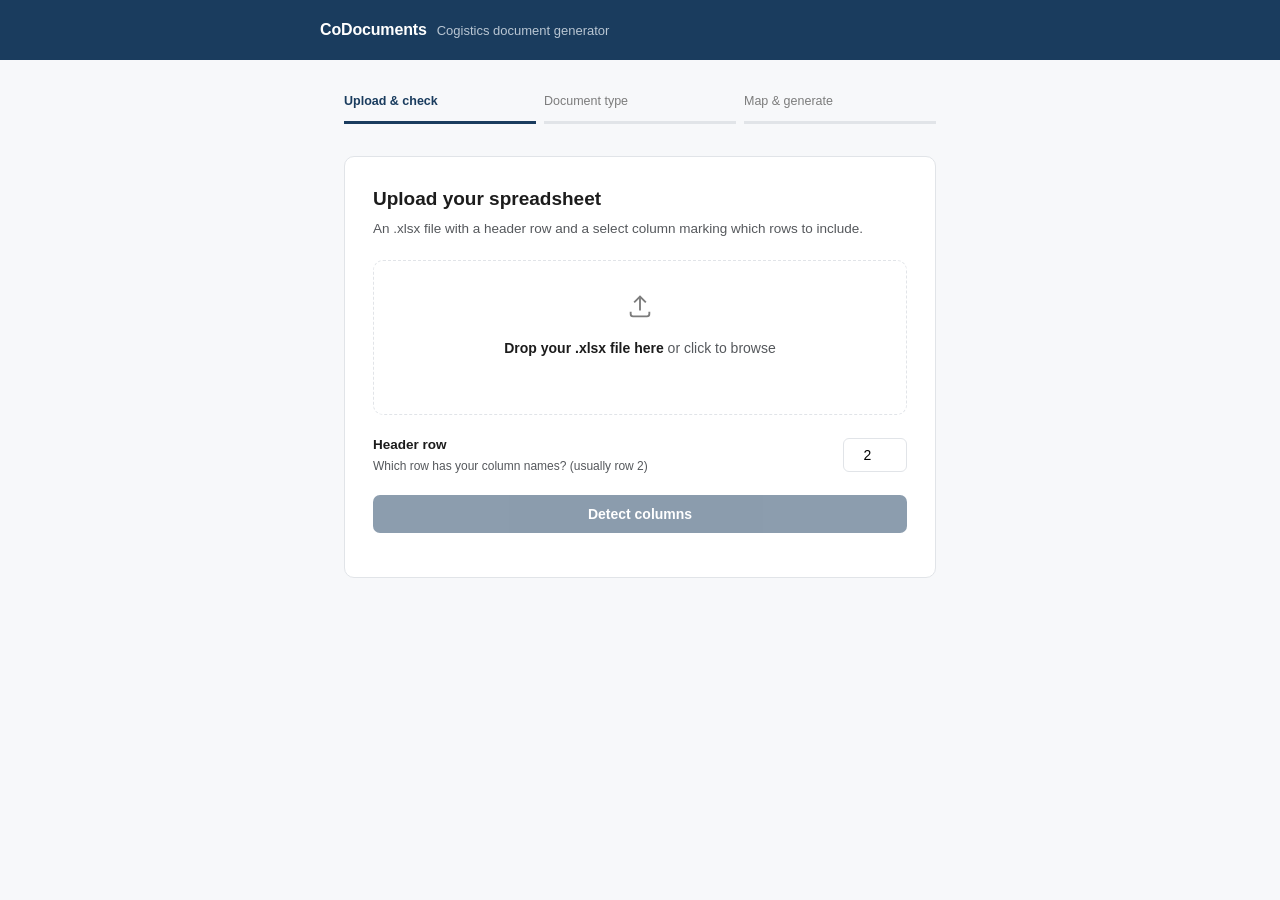
==== frontend/index.html @ 5c398053 "Restructure frontend into three real pages with Back navigation Per feedback: single scrolling page " ====
<!DOCTYPE html>
<html lang="en">
<head>
<meta charset="UTF-8">
<meta name="viewport" content="width=device-width, initial-scale=1.0">
<title>CoDocuments</title>
<link rel="stylesheet" href="style.css">
</head>
<body>

<header class="app-header">
  <div class="app-header__inner">
    <span class="app-header__mark">CoDocuments</span>
    <span class="app-header__tagline">Cogistics document generator</span>
  </div>
</header>

<main class="wrap">

  <ol class="steps">
    <li class="steps__item is-active" data-step="1">Upload &amp; check</li>
    <li class="steps__item" data-step="2">Document type</li>
    <li class="steps__item" data-step="3">Map &amp; generate</li>
  </ol>

  <!-- ═══════════════ PAGE 1: Upload & check headers ═══════════════ -->
  <div class="page" id="page-upload" data-page="1">

    <section class="panel">
      <h1 class="panel__title">Upload your spreadsheet</h1>
      <p class="panel__hint">An .xlsx file with a header row and a select column marking which rows to include.</p>

      <div class="dropzone" id="dropzone" tabindex="0" role="button" aria-label="Upload an Excel file">
        <input type="file" id="file-input" accept=".xlsx" hidden>
        <div class="dropzone__icon" aria-hidden="true">
          <svg width="28" height="28" viewBox="0 0 24 24" fill="none" stroke="currentColor" stroke-width="1.6">
            <path d="M4 16v2a2 2 0 0 0 2 2h12a2 2 0 0 0 2-2v-2"/>
            <path d="M12 3v12"/>
            <path d="M7 8l5-5 5 5"/>
          </svg>
        </div>
        <p class="dropzone__text"><strong>Drop your .xlsx file here</strong> or click to browse</p>
        <p class="dropzone__filename" id="dropzone-filename"></p>
      </div>

      <div class="field-row">
        <label for="header-row" class="field-row__label">
          Header row
          <span class="field-row__hint">Which row has your column names? (usually row 2)</span>
        </label>
        <input type="number" id="header-row" value="2" min="1" class="field-row__input">
      </div>

      <button class="btn btn--primary" id="detect-btn" disabled>Detect columns</button>

      <div class="status" id="status" role="status" aria-live="polite"></div>
    </section>

    <section class="panel" id="panel-headers" hidden>
      <h2 class="panel__title panel__title--sm">Columns found</h2>
      <p class="panel__hint" id="headers-summary"></p>
      <ul class="chip-list" id="header-chips"></ul>

      <div class="preview-table-wrap" id="preview-table-wrap" hidden>
        <p class="preview-table-label">First few rows, for a sanity check</p>
        <div class="preview-table-scroll">
          <table class="preview-table" id="preview-table"></table>
        </div>
      </div>

      <div class="panel__actions">
        <button class="btn btn--ghost" id="wrong-row-btn">These don't look right — try a different row</button>
        <button class="btn btn--primary" id="continue-btn">
          Continue → choose document type
        </button>
      </div>
    </section>

  </div>

  <!-- ═══════════════ PAGE 2: Choose document type ═══════════════ -->
  <div class="page" id="page-preset" data-page="2" hidden>

    <button type="button" class="btn btn--ghost back-btn" id="back-to-upload">← Back to upload</button>

    <section class="panel">
      <h2 class="panel__title panel__title--sm">Choose a document type</h2>
      <p class="panel__hint">Pick the template that matches what you're making.</p>
      <ul class="preset-list" id="preset-list"></ul>
      <div class="status" id="preset-status" role="status" aria-live="polite"></div>
    </section>

    <section class="panel" id="panel-preset-preview" hidden>
      <div class="preview-frame-wrap">
        <div class="preview-frame-header">
          <span>Preview with your data (auto-matched columns)</span>
          <span class="preview-frame-status" id="preset-preview-status"></span>
        </div>
        <iframe class="preview-frame" id="preset-preview-frame" title="Document type preview"></iframe>
      </div>

      <button class="btn btn--primary" id="continue-to-mapping-btn">
        Continue → map columns
      </button>
    </section>

  </div>

  <!-- ═══════════════ PAGE 3: Map columns, customize, generate ═══════════════ -->
  <div class="page" id="page-mapping" data-page="3" hidden>

    <button type="button" class="btn btn--ghost back-btn" id="back-to-preset">← Back to document type</button>

    <section class="panel">
      <h2 class="panel__title panel__title--sm">Your data</h2>
      <p class="panel__hint">First few rows, for reference while you map columns below.</p>
      <div class="preview-table-scroll">
        <table class="preview-table" id="mapping-reference-table"></table>
      </div>
    </section>

    <section class="panel">
      <h2 class="panel__title panel__title--sm">Map your columns</h2>
      <p class="panel__hint" id="mapping-hint"></p>
      <div class="mapping-list" id="mapping-list"></div>
    </section>

    <section class="panel">
      <h2 class="panel__title panel__title--sm">Customize headers &amp; column widths</h2>

      <div class="field-row">
        <label for="doc-title-input" class="field-row__label">
          Document title
          <span class="field-row__hint">Printed at the top of the PDF</span>
        </label>
        <input type="text" id="doc-title-input" class="field-row__input field-row__input--wide">
      </div>

      <div class="customize-list" id="customize-list"></div>

      <div class="preview-frame-wrap">
        <div class="preview-frame-header">
          <span>Live preview</span>
          <span class="preview-frame-status" id="preview-frame-status"></span>
        </div>
        <iframe class="preview-frame" id="preview-frame" title="PDF preview"></iframe>
      </div>
    </section>

    <section class="panel">
      <div class="field-row">
        <label for="filename-input" class="field-row__label">
          File name
          <span class="field-row__hint">What the downloaded PDF will be called</span>
        </label>
        <input type="text" id="filename-input" class="field-row__input field-row__input--wide">
      </div>

      <button class="btn btn--primary" id="generate-btn" disabled>Generate PDF</button>
      <div class="status" id="generate-status" role="status" aria-live="polite"></div>

      <div class="result" id="result-panel" hidden>
        <p class="result__text" id="result-text"></p>
        <a class="btn btn--primary" id="download-link" href="#" download>Download PDF</a>
      </div>
    </section>

  </div>

</main>

<script src="app.js"></script>
</body>
</html>
---- frontend/style.css ----
:root {
  --navy: #1A3C5E;
  --navy-dark: #12293F;
  --accent: #7C7C7C;
  --bg: #F7F8FA;
  --card: #FFFFFF;
  --border: #E1E4E8;
  --text-dark: #1C1C1C;
  --text-mid: #55585C;
  --danger: #A32D2D;
  --danger-bg: #FCEBEB;
  --success: #27500A;
  --success-bg: #EAF3DE;
  --radius: 10px;
}

* { box-sizing: border-box; }

body {
  margin: 0;
  font-family: -apple-system, BlinkMacSystemFont, "Segoe UI", Roboto, Helvetica, Arial, sans-serif;
  background: var(--bg);
  color: var(--text-dark);
  line-height: 1.5;
}

.app-header {
  background: var(--navy);
  padding: 18px 24px;
}
.app-header__inner {
  max-width: 640px;
  margin: 0 auto;
  display: flex;
  align-items: baseline;
  gap: 10px;
}
.app-header__mark {
  color: #fff;
  font-weight: 600;
  font-size: 16px;
  letter-spacing: -0.01em;
}
.app-header__tagline {
  color: #B9C6D3;
  font-size: 13px;
}

.wrap {
  max-width: 640px;
  margin: 0 auto;
  padding: 32px 24px 80px;
}

.steps {
  display: flex;
  list-style: none;
  padding: 0;
  margin: 0 0 32px;
  gap: 8px;
}
.steps__item {
  flex: 1;
  font-size: 12.5px;
  color: var(--accent);
  padding-bottom: 10px;
  border-bottom: 3px solid var(--border);
}
.steps__item.is-active {
  color: var(--navy);
  font-weight: 600;
  border-bottom-color: var(--navy);
}
.steps__item.is-done {
  color: var(--navy);
  border-bottom-color: var(--navy);
}

.panel {
  background: var(--card);
  border: 1px solid var(--border);
  border-radius: var(--radius);
  padding: 28px;
  margin-bottom: 20px;
}

.panel__title {
  margin: 0 0 6px;
  font-size: 19px;
  font-weight: 600;
  color: var(--text-dark);
}
.panel__title--sm { font-size: 16px; }

.panel__hint {
  margin: 0 0 20px;
  font-size: 13.5px;
  color: var(--text-mid);
}

.dropzone {
  border: 1.5px dashed var(--border);
  border-radius: var(--radius);
  padding: 32px 20px;
  text-align: center;
  cursor: pointer;
  transition: border-color 0.15s, background 0.15s;
}
.dropzone:hover,
.dropzone:focus-visible {
  border-color: var(--navy);
  background: #FAFBFC;
  outline: none;
}
.dropzone.is-dragover {
  border-color: var(--navy);
  background: #F0F4F8;
}
.dropzone__icon {
  color: var(--accent);
  margin-bottom: 10px;
}
.dropzone__text {
  margin: 0;
  font-size: 14px;
  color: var(--text-mid);
}
.dropzone__text strong {
  color: var(--text-dark);
}
.dropzone__filename {
  margin: 10px 0 0;
  font-size: 13px;
  color: var(--navy);
  font-weight: 600;
  min-height: 1em;
}

.field-row {
  display: flex;
  align-items: center;
  justify-content: space-between;
  gap: 16px;
  margin: 20px 0;
}
.field-row__label {
  font-size: 13.5px;
  font-weight: 600;
  color: var(--text-dark);
  display: flex;
  flex-direction: column;
  gap: 2px;
}
.field-row__hint {
  font-size: 12px;
  font-weight: 400;
  color: var(--text-mid);
}
.field-row__input {
  width: 64px;
  padding: 8px 10px;
  border: 1px solid var(--border);
  border-radius: 6px;
  font-size: 14px;
  text-align: center;
}
.field-row__input:focus-visible {
  outline: 2px solid var(--navy);
  outline-offset: 1px;
}

.btn {
  border: none;
  border-radius: 7px;
  padding: 11px 18px;
  font-size: 14px;
  font-weight: 600;
  cursor: pointer;
  transition: opacity 0.15s, background 0.15s;
}
.btn:disabled {
  cursor: not-allowed;
  opacity: 0.5;
}
.btn--primary {
  background: var(--navy);
  color: #fff;
  width: 100%;
}
.btn--primary:hover:not(:disabled) {
  background: var(--navy-dark);
}
.btn--ghost {
  background: transparent;
  color: var(--text-mid);
  border: 1px solid var(--border);
}
.btn--ghost:hover:not(:disabled) {
  border-color: var(--accent);
  color: var(--text-dark);
}

.status {
  margin-top: 16px;
  font-size: 13.5px;
}
.status.is-error {
  padding: 12px 14px;
  border-radius: 7px;
  background: var(--danger-bg);
  color: var(--danger);
}
.status.is-loading {
  color: var(--text-mid);
}

.chip-list {
  list-style: none;
  padding: 0;
  margin: 0 0 20px;
  display: flex;
  flex-wrap: wrap;
  gap: 8px;
}
.chip-list li {
  background: #EEF2F6;
  color: var(--navy-dark);
  font-size: 13px;
  font-weight: 500;
  padding: 6px 12px;
  border-radius: 999px;
}

.preview-table-wrap {
  margin-bottom: 24px;
}
.preview-table-label {
  margin: 0 0 8px;
  font-size: 12px;
  color: var(--text-mid);
}
.preview-table-scroll {
  overflow-x: auto;
  border: 1px solid var(--border);
  border-radius: 8px;
}
.preview-table {
  width: 100%;
  border-collapse: collapse;
  font-size: 12.5px;
  white-space: nowrap;
}
.preview-table th,
.preview-table td {
  padding: 8px 12px;
  text-align: left;
  border-bottom: 1px solid var(--border);
}
.preview-table th {
  background: #F7F8FA;
  color: var(--text-mid);
  font-weight: 600;
  position: sticky;
  top: 0;
}
.preview-table tr:last-child td {
  border-bottom: none;
}

.panel__actions {
  display: flex;
  flex-direction: column;
  gap: 10px;
}

@media (min-width: 480px) {
  .field-row { flex-direction: row; }
}

/* Preset picker */
.preset-list {
  list-style: none;
  padding: 0;
  margin: 0;
  display: flex;
  flex-direction: column;
  gap: 10px;
}
.preset-card {
  display: block;
  width: 100%;
  text-align: left;
  background: transparent;
  border: 1.5px solid var(--border);
  border-radius: var(--radius);
  padding: 14px 16px;
  cursor: pointer;
  transition: border-color 0.15s, background 0.15s;
}
.preset-card:hover {
  border-color: var(--navy);
  background: #FAFBFC;
}
.preset-card.is-selected {
  border-color: var(--navy);
  background: #F0F4F8;
}
.preset-card__name {
  font-size: 14.5px;
  font-weight: 600;
  color: var(--text-dark);
  margin: 0 0 2px;
}
.preset-card__meta {
  font-size: 12.5px;
  color: var(--text-mid);
  margin: 0;
}

/* Column mapping */
.mapping-list {
  display: flex;
  flex-direction: column;
  gap: 14px;
  margin-bottom: 20px;
}
.mapping-row {
  display: flex;
  align-items: center;
  justify-content: space-between;
  gap: 14px;
  padding: 12px 14px;
  border: 1px solid var(--border);
  border-radius: 8px;
}
.mapping-row__label {
  font-size: 13.5px;
  font-weight: 600;
  color: var(--text-dark);
  display: flex;
  align-items: center;
  gap: 6px;
}
.mapping-row__optional-tag {
  font-size: 11px;
  font-weight: 500;
  color: var(--text-mid);
  background: #EEF2F6;
  padding: 2px 7px;
  border-radius: 999px;
}
.mapping-row__select {
  min-width: 180px;
  padding: 8px 10px;
  border: 1px solid var(--border);
  border-radius: 6px;
  font-size: 13.5px;
  background: #fff;
}
.mapping-row__select:focus-visible {
  outline: 2px solid var(--navy);
  outline-offset: 1px;
}
.mapping-row__select.is-unmapped {
  border-color: var(--danger);
  color: var(--danger);
}
.mapping-row--image .mapping-row__note {
  font-size: 12.5px;
  color: var(--text-mid);
  font-style: italic;
}

/* Generate result */
.status.is-success {
  padding: 12px 14px;
  border-radius: 7px;
  background: var(--success-bg);
  color: var(--success);
}
.result {
  margin-top: 18px;
  padding-top: 18px;
  border-top: 1px solid var(--border);
  text-align: center;
}
.result__text {
  font-size: 13.5px;
  color: var(--text-mid);
  margin: 0 0 12px;
}

.field-row__input--wide {
  width: 100%;
  max-width: 320px;
  text-align: left;
}

.customize-list {
  display: flex;
  flex-direction: column;
  gap: 12px;
  margin: 16px 0 20px;
}
.customize-row {
  display: flex;
  flex-wrap: wrap;
  align-items: center;
  gap: 12px;
  padding: 10px 12px;
  border: 1px solid var(--border);
  border-radius: 8px;
}
.customize-row__label-input {
  flex: 1 1 160px;
  min-width: 140px;
  padding: 7px 9px;
  border: 1px solid var(--border);
  border-radius: 6px;
  font-size: 13px;
}
.customize-row__original {
  font-size: 11px;
  color: var(--text-mid);
  flex-basis: 100%;
  margin-top: -4px;
}

.width-picker {
  display: inline-flex;
  border: 1px solid var(--border);
  border-radius: 6px;
  overflow: hidden;
}
.width-picker button {
  border: none;
  background: #fff;
  color: var(--text-mid);
  font-size: 12px;
  padding: 6px 10px;
  cursor: pointer;
  border-left: 1px solid var(--border);
}
.width-picker button:first-child { border-left: none; }
.width-picker button:hover { background: #F2F4F7; }
.width-picker button.is-selected {
  background: var(--navy);
  color: #fff;
}

.preview-frame-wrap {
  border: 1px solid var(--border);
  border-radius: 8px;
  overflow: hidden;
}
.preview-frame-header {
  display: flex;
  align-items: center;
  justify-content: space-between;
  padding: 8px 12px;
  background: #FAFBFC;
  border-bottom: 1px solid var(--border);
  font-size: 12px;
  font-weight: 600;
  color: var(--text-mid);
}
.preview-frame-status {
  font-weight: 400;
  color: var(--accent);
}
.preview-frame {
  width: 100%;
  height: 420px;
  border: none;
  display: block;
  background: #fff;
}

/* Multi-page navigation */
.page[hidden] { display: none; }
.back-btn {
  display: inline-block;
  margin-bottom: 16px;
}
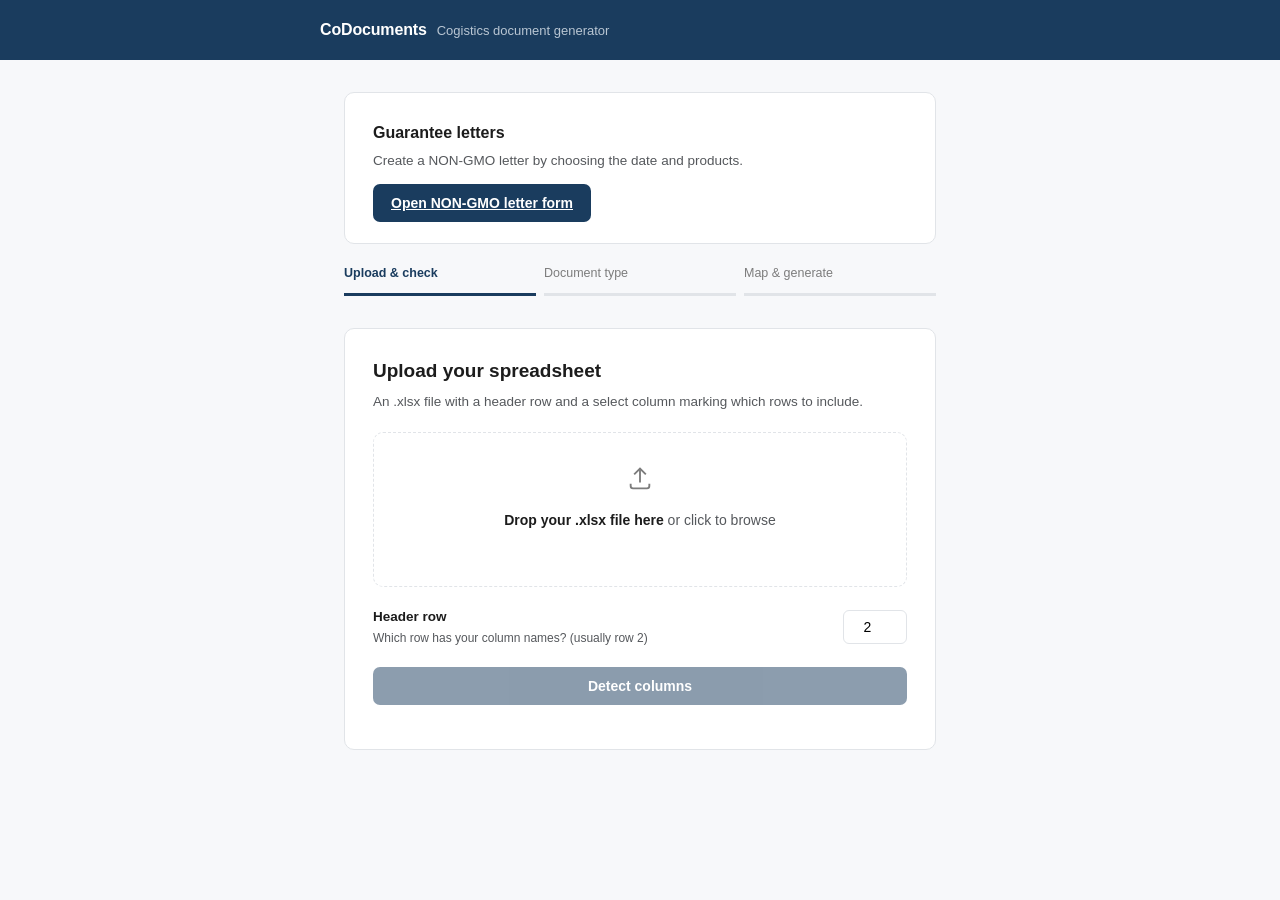
==== commit c838d8a6: "excel upload fix, handle xlsx and xls" ====
--- a/frontend/index.html
+++ b/frontend/index.html
@@ -17,6 +17,12 @@
 
 <main class="wrap">
 
+  <section class="panel">
+    <h2 class="panel__title panel__title--sm">Guarantee letters</h2>
+    <p class="panel__hint">Create a NON-GMO letter by choosing the date and products.</p>
+    <a class="btn btn--primary" href="non-gmo.html">Open NON-GMO letter form</a>
+  </section>
+
   <ol class="steps">
     <li class="steps__item is-active" data-step="1">Upload &amp; check</li>
     <li class="steps__item" data-step="2">Document type</li>
@@ -31,7 +37,7 @@
       <p class="panel__hint">An .xlsx file with a header row and a select column marking which rows to include.</p>
 
       <div class="dropzone" id="dropzone" tabindex="0" role="button" aria-label="Upload an Excel file">
-        <input type="file" id="file-input" accept=".xlsx" hidden>
+        <input type="file" id="file-input" accept=".xlsx,.xls" hidden>
         <div class="dropzone__icon" aria-hidden="true">
           <svg width="28" height="28" viewBox="0 0 24 24" fill="none" stroke="currentColor" stroke-width="1.6">
             <path d="M4 16v2a2 2 0 0 0 2 2h12a2 2 0 0 0 2-2v-2"/>
@@ -91,13 +97,14 @@
     </section>
 
     <section class="panel" id="panel-preset-preview" hidden>
-      <div class="preview-frame-wrap">
+      <div class="preview-frame-wrap" id="preset-preview-frame-wrap">
         <div class="preview-frame-header">
-          <span>Preview with your data (auto-matched columns)</span>
+          <span>Example of this document type</span>
           <span class="preview-frame-status" id="preset-preview-status"></span>
         </div>
         <iframe class="preview-frame" id="preset-preview-frame" title="Document type preview"></iframe>
       </div>
+      <div class="status" id="preset-preview-error" hidden></div>
 
       <button class="btn btn--primary" id="continue-to-mapping-btn">
         Continue → map columns
@@ -126,6 +133,25 @@
     </section>
 
     <section class="panel">
+      <h2 class="panel__title panel__title--sm">Custom columns</h2>
+      <p class="panel__hint">Add a column with no spreadsheet source — type a value in for each row yourself (e.g. a Quantity you assign manually).</p>
+
+      <ul class="chip-list chip-list--removable" id="custom-column-chips"></ul>
+
+      <div class="add-column-row">
+        <input type="text" id="new-column-label" class="field-row__input field-row__input--wide" placeholder="Column name, e.g. Quantity">
+        <button type="button" class="btn btn--ghost" id="add-column-btn">+ Add column</button>
+      </div>
+
+      <div class="data-entry-wrap" id="data-entry-wrap" hidden>
+        <p class="preview-table-label">Fill in a value for each row (leave blank if not needed)</p>
+        <div class="preview-table-scroll">
+          <table class="data-entry-table" id="data-entry-table"></table>
+        </div>
+      </div>
+    </section>
+
+    <section class="panel">
       <h2 class="panel__title panel__title--sm">Customize headers &amp; column widths</h2>
 
       <div class="field-row">
@@ -138,6 +164,14 @@
 
       <div class="customize-list" id="customize-list"></div>
 
+      <div class="field-row field-row--stacked">
+        <label for="footer-notes-input" class="field-row__label">
+          Additional notes / terms (optional)
+          <span class="field-row__hint">Shown below the table — e.g. quotation conditions, delivery terms. Each line becomes its own line in the PDF.</span>
+        </label>
+        <textarea id="footer-notes-input" class="footer-notes-textarea" rows="4" placeholder="Quotation Conditions:&#10;1. Validity: Quotation valid for 7 days from issue date.&#10;2. Credit Term: 15 days."></textarea>
+      </div>
+
       <div class="preview-frame-wrap">
         <div class="preview-frame-header">
           <span>Live preview</span>
--- a/frontend/style.css
+++ b/frontend/style.css
@@ -395,6 +395,25 @@
   max-width: 320px;
   text-align: left;
 }
+.field-row--stacked {
+  flex-direction: column;
+  align-items: stretch;
+  margin: 20px 0;
+}
+.footer-notes-textarea {
+  width: 100%;
+  padding: 10px 12px;
+  border: 1px solid var(--border);
+  border-radius: 7px;
+  font-size: 13.5px;
+  font-family: inherit;
+  resize: vertical;
+  margin-top: 8px;
+}
+.footer-notes-textarea:focus-visible {
+  outline: 2px solid var(--navy);
+  outline-offset: 1px;
+}
 
 .customize-list {
   display: flex;
@@ -410,6 +429,34 @@
   padding: 10px 12px;
   border: 1px solid var(--border);
   border-radius: 8px;
+}
+.reorder-btns {
+  display: flex;
+  flex-direction: column;
+  gap: 2px;
+}
+.reorder-btn {
+  width: 22px;
+  height: 18px;
+  border: 1px solid var(--border);
+  background: #fff;
+  border-radius: 4px;
+  font-size: 9px;
+  line-height: 1;
+  color: var(--text-mid);
+  cursor: pointer;
+  display: flex;
+  align-items: center;
+  justify-content: center;
+  padding: 0;
+}
+.reorder-btn:hover:not(:disabled) {
+  border-color: var(--navy);
+  color: var(--navy);
+}
+.reorder-btn:disabled {
+  opacity: 0.3;
+  cursor: not-allowed;
 }
 .customize-row__label-input {
   flex: 1 1 160px;
@@ -482,3 +529,63 @@
   display: inline-block;
   margin-bottom: 16px;
 }
+
+/* Custom columns */
+.chip-list--removable li {
+  display: inline-flex;
+}
+.chip-list--removable .chip-remove {
+  background: none;
+  border: none;
+  color: var(--navy-dark);
+  cursor: pointer;
+  font-size: 14px;
+  line-height: 1;
+  margin-left: 6px;
+  padding: 0;
+  opacity: 0.6;
+}
+.chip-list--removable .chip-remove:hover { opacity: 1; }
+
+.add-column-row {
+  display: flex;
+  gap: 8px;
+  margin-bottom: 16px;
+}
+.add-column-row .field-row__input--wide {
+  max-width: none;
+  flex: 1;
+}
+
+.data-entry-wrap { margin-top: 4px; }
+.data-entry-table {
+  width: 100%;
+  border-collapse: collapse;
+  font-size: 12.5px;
+}
+.data-entry-table th,
+.data-entry-table td {
+  padding: 6px 8px;
+  text-align: left;
+  border-bottom: 1px solid var(--border);
+  white-space: nowrap;
+}
+.data-entry-table th {
+  background: #F7F8FA;
+  color: var(--text-mid);
+  font-weight: 600;
+  position: sticky;
+  top: 0;
+}
+.data-entry-table input {
+  width: 100%;
+  min-width: 90px;
+  padding: 5px 7px;
+  border: 1px solid var(--border);
+  border-radius: 5px;
+  font-size: 12.5px;
+}
+.data-entry-table input:focus-visible {
+  outline: 2px solid var(--navy);
+  outline-offset: 1px;
+}
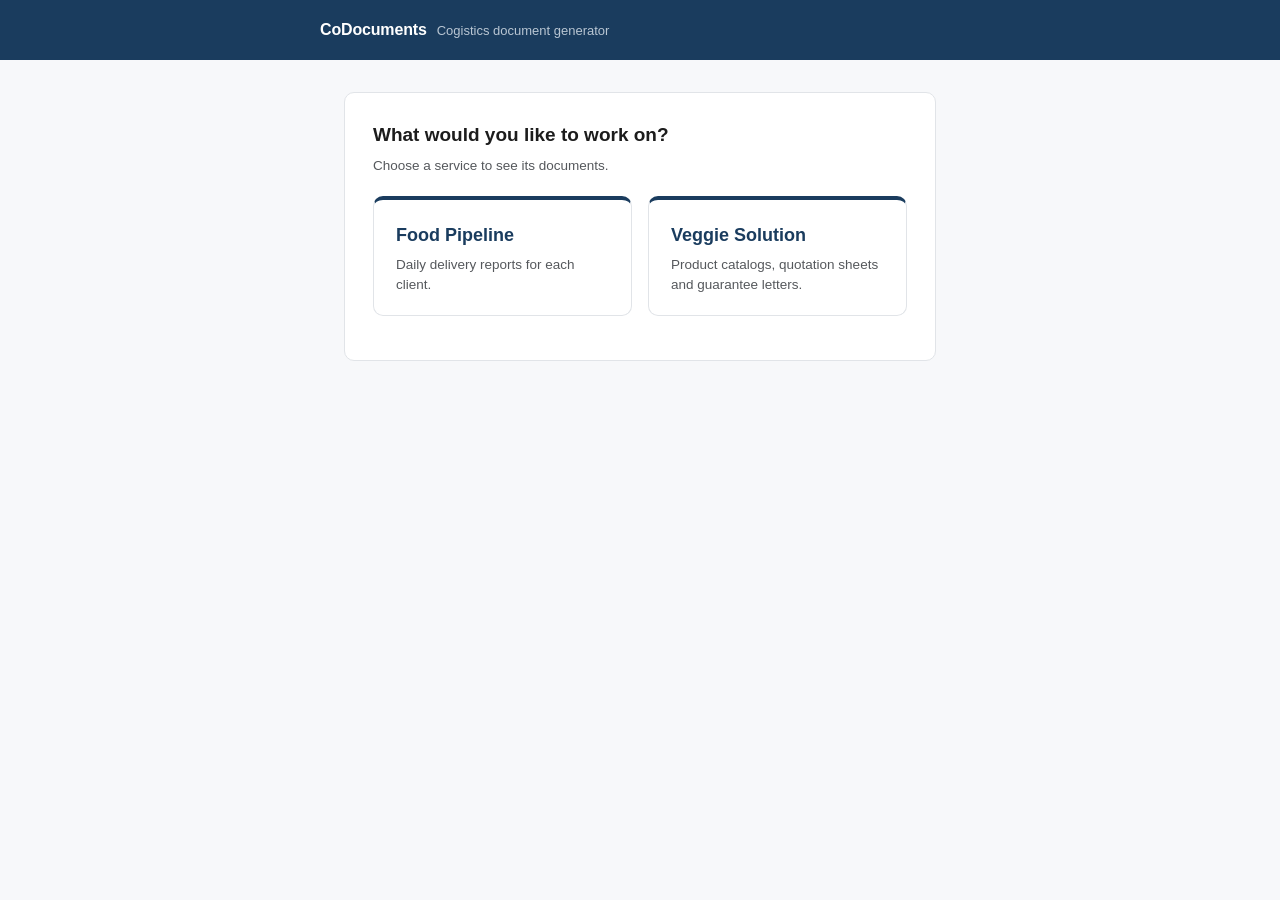
==== commit 863159a8: "frontend for 3pl & veggie separation" ====
--- a/frontend/index.html
+++ b/frontend/index.html
@@ -16,193 +16,42 @@
 </header>
 
 <main class="wrap">
-
   <section class="panel">
-    <h2 class="panel__title panel__title--sm">Guarantee letters</h2>
-    <p class="panel__hint">Create a NON-GMO letter by choosing the date and products.</p>
-    <a class="btn btn--primary" href="non-gmo.html">Open NON-GMO letter form</a>
+    <h1 class="panel__title">What would you like to work on?</h1>
+    <p class="panel__hint">Choose a service to see its documents.</p>
+    <div class="service-grid" id="service-grid"></div>
+    <div class="status" id="status" role="status" aria-live="polite"></div>
   </section>
-
-  <ol class="steps">
-    <li class="steps__item is-active" data-step="1">Upload &amp; check</li>
-    <li class="steps__item" data-step="2">Document type</li>
-    <li class="steps__item" data-step="3">Map &amp; generate</li>
-  </ol>
-
-  <!-- ═══════════════ PAGE 1: Upload & check headers ═══════════════ -->
-  <div class="page" id="page-upload" data-page="1">
-
-    <section class="panel">
-      <h1 class="panel__title">Upload your spreadsheet</h1>
-      <p class="panel__hint">An .xlsx file with a header row and a select column marking which rows to include.</p>
-
-      <div class="dropzone" id="dropzone" tabindex="0" role="button" aria-label="Upload an Excel file">
-        <input type="file" id="file-input" accept=".xlsx,.xls" hidden>
-        <div class="dropzone__icon" aria-hidden="true">
-          <svg width="28" height="28" viewBox="0 0 24 24" fill="none" stroke="currentColor" stroke-width="1.6">
-            <path d="M4 16v2a2 2 0 0 0 2 2h12a2 2 0 0 0 2-2v-2"/>
-            <path d="M12 3v12"/>
-            <path d="M7 8l5-5 5 5"/>
-          </svg>
-        </div>
-        <p class="dropzone__text"><strong>Drop your .xlsx file here</strong> or click to browse</p>
-        <p class="dropzone__filename" id="dropzone-filename"></p>
-      </div>
-
-      <div class="field-row">
-        <label for="header-row" class="field-row__label">
-          Header row
-          <span class="field-row__hint">Which row has your column names? (usually row 2)</span>
-        </label>
-        <input type="number" id="header-row" value="2" min="1" class="field-row__input">
-      </div>
-
-      <button class="btn btn--primary" id="detect-btn" disabled>Detect columns</button>
-
-      <div class="status" id="status" role="status" aria-live="polite"></div>
-    </section>
-
-    <section class="panel" id="panel-headers" hidden>
-      <h2 class="panel__title panel__title--sm">Columns found</h2>
-      <p class="panel__hint" id="headers-summary"></p>
-      <ul class="chip-list" id="header-chips"></ul>
-
-      <div class="preview-table-wrap" id="preview-table-wrap" hidden>
-        <p class="preview-table-label">First few rows, for a sanity check</p>
-        <div class="preview-table-scroll">
-          <table class="preview-table" id="preview-table"></table>
-        </div>
-      </div>
-
-      <div class="panel__actions">
-        <button class="btn btn--ghost" id="wrong-row-btn">These don't look right — try a different row</button>
-        <button class="btn btn--primary" id="continue-btn">
-          Continue → choose document type
-        </button>
-      </div>
-    </section>
-
-  </div>
-
-  <!-- ═══════════════ PAGE 2: Choose document type ═══════════════ -->
-  <div class="page" id="page-preset" data-page="2" hidden>
-
-    <button type="button" class="btn btn--ghost back-btn" id="back-to-upload">← Back to upload</button>
-
-    <section class="panel">
-      <h2 class="panel__title panel__title--sm">Choose a document type</h2>
-      <p class="panel__hint">Pick the template that matches what you're making.</p>
-      <ul class="preset-list" id="preset-list"></ul>
-      <div class="status" id="preset-status" role="status" aria-live="polite"></div>
-    </section>
-
-    <section class="panel" id="panel-preset-preview" hidden>
-      <div class="preview-frame-wrap" id="preset-preview-frame-wrap">
-        <div class="preview-frame-header">
-          <span>Example of this document type</span>
-          <span class="preview-frame-status" id="preset-preview-status"></span>
-        </div>
-        <iframe class="preview-frame" id="preset-preview-frame" title="Document type preview"></iframe>
-      </div>
-      <div class="status" id="preset-preview-error" hidden></div>
-
-      <button class="btn btn--primary" id="continue-to-mapping-btn">
-        Continue → map columns
-      </button>
-    </section>
-
-  </div>
-
-  <!-- ═══════════════ PAGE 3: Map columns, customize, generate ═══════════════ -->
-  <div class="page" id="page-mapping" data-page="3" hidden>
-
-    <button type="button" class="btn btn--ghost back-btn" id="back-to-preset">← Back to document type</button>
-
-    <section class="panel">
-      <h2 class="panel__title panel__title--sm">Your data</h2>
-      <p class="panel__hint">First few rows, for reference while you map columns below.</p>
-      <div class="preview-table-scroll">
-        <table class="preview-table" id="mapping-reference-table"></table>
-      </div>
-    </section>
-
-    <section class="panel">
-      <h2 class="panel__title panel__title--sm">Map your columns</h2>
-      <p class="panel__hint" id="mapping-hint"></p>
-      <div class="mapping-list" id="mapping-list"></div>
-    </section>
-
-    <section class="panel">
-      <h2 class="panel__title panel__title--sm">Custom columns</h2>
-      <p class="panel__hint">Add a column with no spreadsheet source — type a value in for each row yourself (e.g. a Quantity you assign manually).</p>
-
-      <ul class="chip-list chip-list--removable" id="custom-column-chips"></ul>
-
-      <div class="add-column-row">
-        <input type="text" id="new-column-label" class="field-row__input field-row__input--wide" placeholder="Column name, e.g. Quantity">
-        <button type="button" class="btn btn--ghost" id="add-column-btn">+ Add column</button>
-      </div>
-
-      <div class="data-entry-wrap" id="data-entry-wrap" hidden>
-        <p class="preview-table-label">Fill in a value for each row (leave blank if not needed)</p>
-        <div class="preview-table-scroll">
-          <table class="data-entry-table" id="data-entry-table"></table>
-        </div>
-      </div>
-    </section>
-
-    <section class="panel">
-      <h2 class="panel__title panel__title--sm">Customize headers &amp; column widths</h2>
-
-      <div class="field-row">
-        <label for="doc-title-input" class="field-row__label">
-          Document title
-          <span class="field-row__hint">Printed at the top of the PDF</span>
-        </label>
-        <input type="text" id="doc-title-input" class="field-row__input field-row__input--wide">
-      </div>
-
-      <div class="customize-list" id="customize-list"></div>
-
-      <div class="field-row field-row--stacked">
-        <label for="footer-notes-input" class="field-row__label">
-          Additional notes / terms (optional)
-          <span class="field-row__hint">Shown below the table — e.g. quotation conditions, delivery terms. Each line becomes its own line in the PDF.</span>
-        </label>
-        <textarea id="footer-notes-input" class="footer-notes-textarea" rows="4" placeholder="Quotation Conditions:&#10;1. Validity: Quotation valid for 7 days from issue date.&#10;2. Credit Term: 15 days."></textarea>
-      </div>
-
-      <div class="preview-frame-wrap">
-        <div class="preview-frame-header">
-          <span>Live preview</span>
-          <span class="preview-frame-status" id="preview-frame-status"></span>
-        </div>
-        <iframe class="preview-frame" id="preview-frame" title="PDF preview"></iframe>
-      </div>
-    </section>
-
-    <section class="panel">
-      <div class="field-row">
-        <label for="filename-input" class="field-row__label">
-          File name
-          <span class="field-row__hint">What the downloaded PDF will be called</span>
-        </label>
-        <input type="text" id="filename-input" class="field-row__input field-row__input--wide">
-      </div>
-
-      <button class="btn btn--primary" id="generate-btn" disabled>Generate PDF</button>
-      <div class="status" id="generate-status" role="status" aria-live="polite"></div>
-
-      <div class="result" id="result-panel" hidden>
-        <p class="result__text" id="result-text"></p>
-        <a class="btn btn--primary" id="download-link" href="#" download>Download PDF</a>
-      </div>
-    </section>
-
-  </div>
-
 </main>
 
-<script src="app.js"></script>
+<script>
+// The cards come from services.json — to add a service or move a tool, edit that
+// file; this page doesn't change. Text is set with textContent, never innerHTML.
+(async () => {
+  const grid = document.getElementById("service-grid");
+  const status = document.getElementById("status");
+  try {
+    const res = await fetch("services.json");
+    if (!res.ok) throw new Error(res.status);
+    const { services } = await res.json();
+    for (const s of services) {
+      const a = document.createElement("a");
+      a.className = "service-card";
+      a.href = s.href;
+      const name = document.createElement("h2");
+      name.className = "service-card__name";
+      name.textContent = s.name;
+      const desc = document.createElement("p");
+      desc.className = "service-card__desc";
+      desc.textContent = s.description;
+      a.append(name, desc);
+      grid.appendChild(a);
+    }
+  } catch (err) {
+    status.className = "status is-error";
+    status.textContent = "Couldn't load the list of services. Is the backend running?";
+  }
+})();
+</script>
 </body>
 </html>
--- a/frontend/style.css
+++ b/frontend/style.css
@@ -589,3 +589,98 @@
   outline: 2px solid var(--navy);
   outline-offset: 1px;
 }
+
+
+/* ═════════════════════════════════════════════
+   Services landing + report pages
+   (added with the Food Pipeline flow)
+   ═════════════════════════════════════════════ */
+
+:root {
+  --warn: #7A4B00;
+  --warn-bg: #FFF4DB;
+}
+
+.wrap--wide { max-width: 860px; }
+.page--wide .app-header__inner { max-width: 860px; }   /* keep the header aligned with a wide panel */
+
+.service-grid {
+  display: grid;
+  grid-template-columns: repeat(auto-fit, minmax(240px, 1fr));
+  gap: 16px;
+  margin-top: 18px;
+}
+.service-card {
+  display: block;
+  padding: 22px 22px 20px;
+  background: var(--card);
+  border: 1px solid var(--border);
+  border-top: 4px solid var(--navy);
+  border-radius: var(--radius);
+  color: inherit;
+  text-decoration: none;
+  transition: border-color 0.15s, box-shadow 0.15s;
+}
+.service-card:hover,
+.service-card:focus-visible {
+  border-color: var(--navy);
+  box-shadow: 0 2px 10px rgba(26, 60, 94, 0.12);
+  outline: none;
+}
+.service-card__name {
+  margin: 0 0 6px;
+  font-size: 18px;
+  font-weight: 600;
+  color: var(--navy);
+}
+.service-card__desc {
+  margin: 0;
+  font-size: 13.5px;
+  color: var(--text-mid);
+}
+
+.warning-box {
+  margin: 0 0 18px;
+  padding: 12px 14px;
+  border-radius: 7px;
+  background: var(--warn-bg);
+  color: var(--warn);
+  font-size: 13.5px;
+}
+.warning-box__title { margin: 0; font-weight: 600; }
+.warning-box ul { margin: 6px 0 0; padding-left: 18px; }
+.warning-box li + li { margin-top: 4px; }
+
+.report-table-scroll { overflow-x: auto; margin-bottom: 18px; }
+.report-table {
+  width: 100%;
+  border-collapse: collapse;
+  font-size: 13.5px;
+}
+.report-table th,
+.report-table td {
+  padding: 10px 12px;
+  text-align: left;
+  border-bottom: 1px solid var(--border);
+  vertical-align: middle;
+}
+.report-table th {
+  background: #F7F8FA;
+  color: var(--text-mid);
+  font-weight: 600;
+  white-space: nowrap;
+}
+.report-table .num { text-align: center; white-space: nowrap; }
+.report-table .count--zero { color: #B0B3B8; }
+.report-table .count--alert { font-weight: 700; }
+.report-table__link {
+  color: var(--navy);
+  font-weight: 600;
+  text-decoration: none;
+  white-space: nowrap;
+}
+.report-table__link:hover { text-decoration: underline; }
+
+.button-row { display: flex; flex-wrap: wrap; gap: 10px; align-items: center; }
+a.btn { display: inline-block; text-decoration: none; text-align: center; }
+a.btn[hidden] { display: none; }   /* the rule above would otherwise override the hidden attribute */
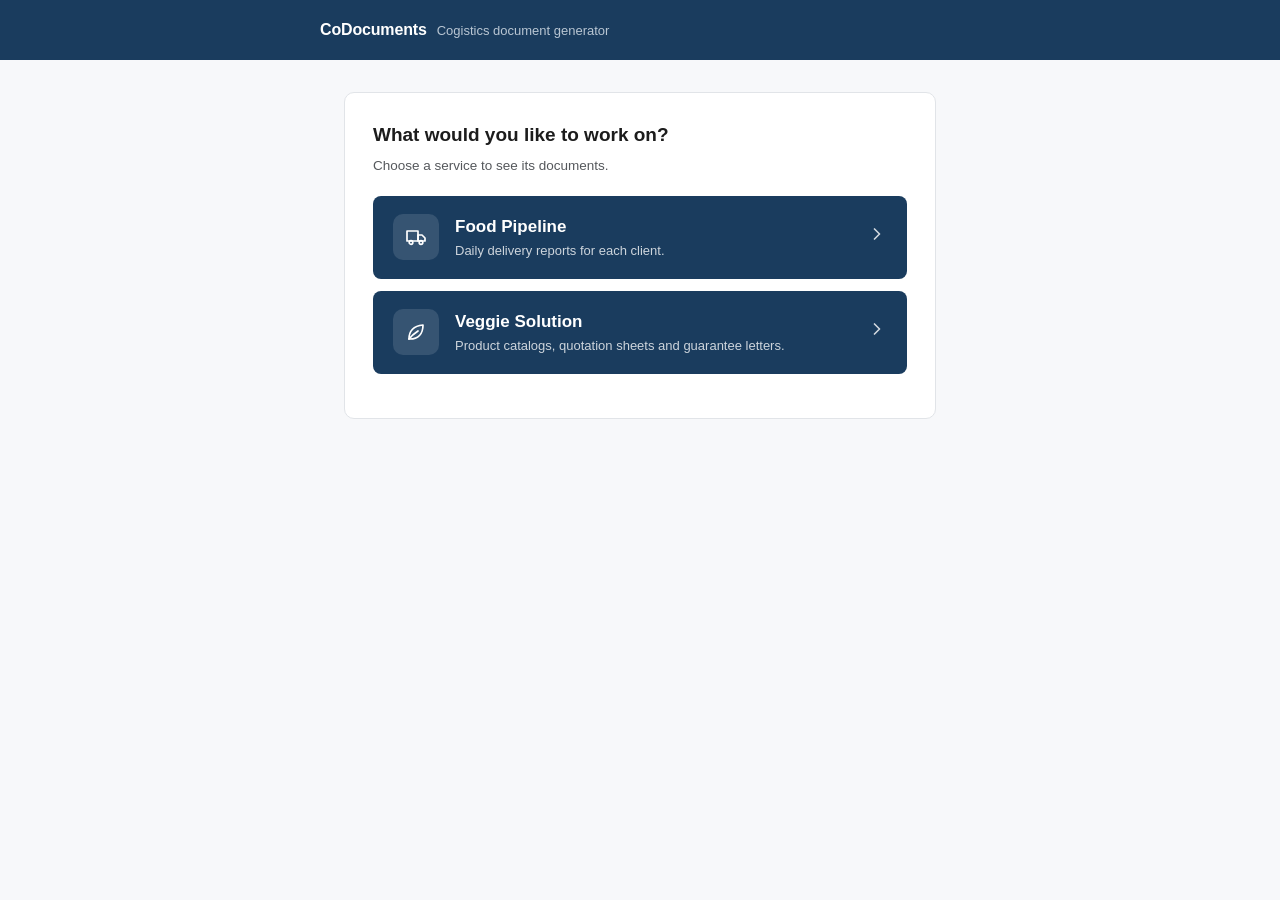
==== commit 81e57d23: "fixed landing page, clear waste memory" ====
--- a/frontend/index.html
+++ b/frontend/index.html
@@ -4,7 +4,7 @@
 <meta charset="UTF-8">
 <meta name="viewport" content="width=device-width, initial-scale=1.0">
 <title>CoDocuments</title>
-<link rel="stylesheet" href="style.css">
+<link rel="stylesheet" href="style.css?v=2">
 </head>
 <body>
 
@@ -25,8 +25,15 @@
 </main>
 
 <script>
-// The cards come from services.json — to add a service or move a tool, edit that
-// file; this page doesn't change. Text is set with textContent, never innerHTML.
+// The buttons come from services.json — to add a service or move a tool, edit that
+// file; this page doesn't change. Names and descriptions are set with textContent.
+// The SVG icons below are fixed strings of ours (never data), so innerHTML is safe here.
+const ICONS = {
+  truck: '<svg width="24" height="24" viewBox="0 0 24 24" fill="none" stroke="currentColor" stroke-width="1.7" stroke-linecap="round" stroke-linejoin="round"><path d="M3 6h11v10H3z"/><path d="M14 10h4l3 3v3h-7z"/><circle cx="7" cy="17.5" r="1.8"/><circle cx="17" cy="17.5" r="1.8"/></svg>',
+  leaf: '<svg width="24" height="24" viewBox="0 0 24 24" fill="none" stroke="currentColor" stroke-width="1.7" stroke-linecap="round" stroke-linejoin="round"><path d="M5 19c0-8 5-13 14-14 0 9-5 14-13 14"/><path d="M5 19c3-4 6-6 9-8"/></svg>',
+};
+const ARROW = '<svg width="20" height="20" viewBox="0 0 24 24" fill="none" stroke="currentColor" stroke-width="2" stroke-linecap="round" stroke-linejoin="round"><path d="M9 6l6 6-6 6"/></svg>';
+
 (async () => {
   const grid = document.getElementById("service-grid");
   const status = document.getElementById("status");
@@ -38,13 +45,28 @@
       const a = document.createElement("a");
       a.className = "service-card";
       a.href = s.href;
+
+      const icon = document.createElement("span");
+      icon.className = "service-card__icon";
+      icon.setAttribute("aria-hidden", "true");
+      icon.innerHTML = ICONS[s.icon] || "";
+
+      const text = document.createElement("span");
+      text.className = "service-card__text";
       const name = document.createElement("h2");
       name.className = "service-card__name";
       name.textContent = s.name;
       const desc = document.createElement("p");
       desc.className = "service-card__desc";
       desc.textContent = s.description;
-      a.append(name, desc);
+      text.append(name, desc);
+
+      const arrow = document.createElement("span");
+      arrow.className = "service-card__arrow";
+      arrow.setAttribute("aria-hidden", "true");
+      arrow.innerHTML = ARROW;
+
+      a.append(icon, text, arrow);
       grid.appendChild(a);
     }
   } catch (err) {
--- a/frontend/style.css
+++ b/frontend/style.css
@@ -605,39 +605,53 @@
 .page--wide .app-header__inner { max-width: 860px; }   /* keep the header aligned with a wide panel */
 
 .service-grid {
-  display: grid;
-  grid-template-columns: repeat(auto-fit, minmax(240px, 1fr));
+  display: flex;
+  flex-direction: column;
+  gap: 12px;
+  margin-top: 20px;
+}
+/* A service is a big button: same navy + white as .btn--primary, with an icon and an arrow. */
+.service-card {
+  display: flex;
+  align-items: center;
   gap: 16px;
-  margin-top: 18px;
-}
-.service-card {
-  display: block;
-  padding: 22px 22px 20px;
-  background: var(--card);
-  border: 1px solid var(--border);
-  border-top: 4px solid var(--navy);
-  border-radius: var(--radius);
-  color: inherit;
+  padding: 18px 20px;
+  background: var(--navy);
+  color: #fff;
+  border-radius: 8px;
   text-decoration: none;
-  transition: border-color 0.15s, box-shadow 0.15s;
-}
-.service-card:hover,
+  transition: background 0.15s, transform 0.05s;
+}
+.service-card:hover { background: var(--navy-dark); }
 .service-card:focus-visible {
-  border-color: var(--navy);
-  box-shadow: 0 2px 10px rgba(26, 60, 94, 0.12);
+  background: var(--navy-dark);
   outline: none;
-}
+  box-shadow: 0 0 0 3px rgba(26, 60, 94, 0.35);
+}
+.service-card:active { transform: translateY(1px); }
+.service-card__icon {
+  flex: 0 0 46px;
+  height: 46px;
+  display: flex;
+  align-items: center;
+  justify-content: center;
+  border-radius: 10px;
+  background: rgba(255, 255, 255, 0.12);
+}
+.service-card__text { flex: 1; min-width: 0; }
 .service-card__name {
-  margin: 0 0 6px;
-  font-size: 18px;
-  font-weight: 600;
-  color: var(--navy);
+  margin: 0 0 2px;
+  font-size: 17px;
+  font-weight: 600;
+  color: #fff;
 }
 .service-card__desc {
   margin: 0;
-  font-size: 13.5px;
-  color: var(--text-mid);
-}
+  font-size: 13px;
+  color: rgba(255, 255, 255, 0.78);
+}
+.service-card__arrow { flex: 0 0 auto; opacity: 0.8; transition: transform 0.15s; }
+.service-card:hover .service-card__arrow { transform: translateX(3px); }
 
 .warning-box {
   margin: 0 0 18px;
